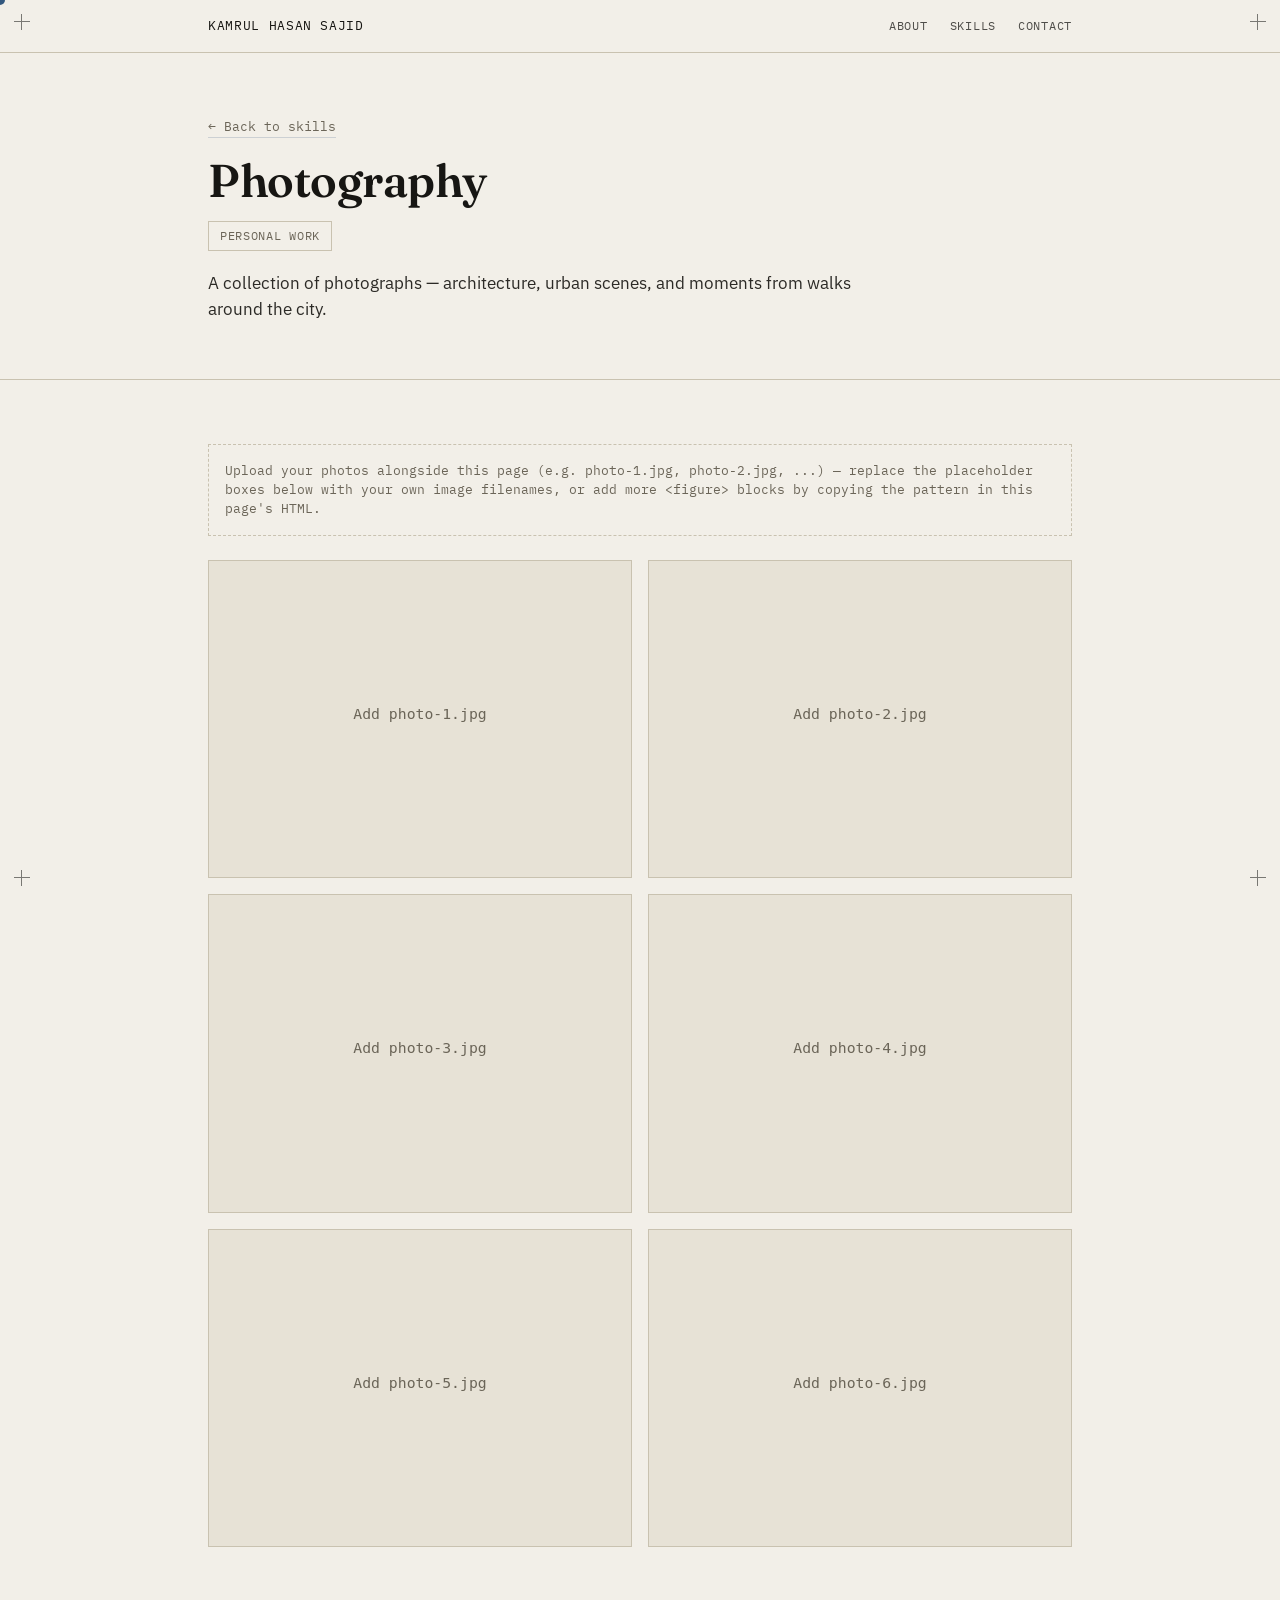
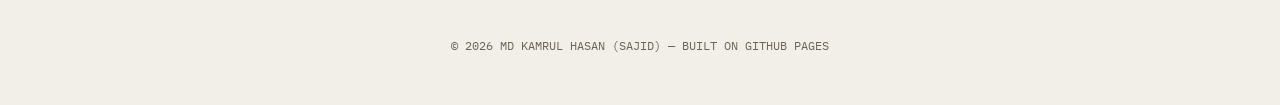
==== photography.html @ 12e4f4f6 "Add files via upload" ====
<!DOCTYPE html>
<html lang="en">
<head>
<meta charset="UTF-8">
<meta name="viewport" content="width=device-width, initial-scale=1.0">
<title>Photography — Md Kamrul Hasan (Sajid)</title>
<link rel="preconnect" href="https://fonts.googleapis.com">
<link rel="preconnect" href="https://fonts.gstatic.com" crossorigin>
<link href="https://fonts.googleapis.com/css2?family=Fraunces:opsz,wght@9..144,400;9..144,500;9..144,600;9..144,700&family=IBM+Plex+Sans:wght@400;500;600&family=IBM+Plex+Mono:wght@400;500&display=swap" rel="stylesheet">
<link rel="stylesheet" href="style.css">
</head>
<body>

<div id="cursor-dot"></div>
<div class="crosshair ch-tl"></div>
<div class="crosshair ch-tr"></div>
<div class="crosshair ch-bl"></div>
<div class="crosshair ch-br"></div>

<header>
  <div class="nav-inner">
    <div class="nav-mark">KAMRUL HASAN SAJID</div>
    <nav class="nav-links">
      <a href="index.html#about">About</a>
      <a href="index.html#skills">Skills</a>
      <a href="index.html#contact">Contact</a>
    </nav>
  </div>
</header>

<section class="detail-hero">
  <div class="wrap">
    <a class="back-link" href="index.html#skills">← Back to skills</a>
    <h1>Photography</h1>
    <div class="tags"><span>Personal Work</span></div>
    <p class="lead">A collection of photographs — architecture, urban scenes, and moments from walks around the city.</p>
  </div>
</section>

<section style="border-bottom:none;">
  <div class="wrap">
    <div class="placeholder-note">Upload your photos alongside this page (e.g. photo-1.jpg, photo-2.jpg, ...) — replace the placeholder boxes below with your own image filenames, or add more &lt;figure&gt; blocks by copying the pattern in this page's HTML.</div>
    <div class="gallery">
      <figure><img src="photo-1.jpg" alt="Photograph 1" onerror="this.src='data:image/svg+xml;charset=UTF-8,%3Csvg xmlns=%22http://www.w3.org/2000/svg%22 width=%22400%22 height=%22300%22%3E%3Crect width=%22400%22 height=%22300%22 fill=%22%23e7e2d6%22/%3E%3Ctext x=%2250%25%22 y=%2250%25%22 font-family=%22monospace%22 font-size=%2214%22 fill=%22%236b6558%22 text-anchor=%22middle%22%3EAdd photo-1.jpg%3C/text%3E%3C/svg%3E'"></figure>
      <figure><img src="photo-2.jpg" alt="Photograph 2" onerror="this.src='data:image/svg+xml;charset=UTF-8,%3Csvg xmlns=%22http://www.w3.org/2000/svg%22 width=%22400%22 height=%22300%22%3E%3Crect width=%22400%22 height=%22300%22 fill=%22%23e7e2d6%22/%3E%3Ctext x=%2250%25%22 y=%2250%25%22 font-family=%22monospace%22 font-size=%2214%22 fill=%22%236b6558%22 text-anchor=%22middle%22%3EAdd photo-2.jpg%3C/text%3E%3C/svg%3E'"></figure>
      <figure><img src="photo-3.jpg" alt="Photograph 3" onerror="this.src='data:image/svg+xml;charset=UTF-8,%3Csvg xmlns=%22http://www.w3.org/2000/svg%22 width=%22400%22 height=%22300%22%3E%3Crect width=%22400%22 height=%22300%22 fill=%22%23e7e2d6%22/%3E%3Ctext x=%2250%25%22 y=%2250%25%22 font-family=%22monospace%22 font-size=%2214%22 fill=%22%236b6558%22 text-anchor=%22middle%22%3EAdd photo-3.jpg%3C/text%3E%3C/svg%3E'"></figure>
      <figure><img src="photo-4.jpg" alt="Photograph 4" onerror="this.src='data:image/svg+xml;charset=UTF-8,%3Csvg xmlns=%22http://www.w3.org/2000/svg%22 width=%22400%22 height=%22300%22%3E%3Crect width=%22400%22 height=%22300%22 fill=%22%23e7e2d6%22/%3E%3Ctext x=%2250%25%22 y=%2250%25%22 font-family=%22monospace%22 font-size=%2214%22 fill=%22%236b6558%22 text-anchor=%22middle%22%3EAdd photo-4.jpg%3C/text%3E%3C/svg%3E'"></figure>
      <figure><img src="photo-5.jpg" alt="Photograph 5" onerror="this.src='data:image/svg+xml;charset=UTF-8,%3Csvg xmlns=%22http://www.w3.org/2000/svg%22 width=%22400%22 height=%22300%22%3E%3Crect width=%22400%22 height=%22300%22 fill=%22%23e7e2d6%22/%3E%3Ctext x=%2250%25%22 y=%2250%25%22 font-family=%22monospace%22 font-size=%2214%22 fill=%22%236b6558%22 text-anchor=%22middle%22%3EAdd photo-5.jpg%3C/text%3E%3C/svg%3E'"></figure>
      <figure><img src="photo-6.jpg" alt="Photograph 6" onerror="this.src='data:image/svg+xml;charset=UTF-8,%3Csvg xmlns=%22http://www.w3.org/2000/svg%22 width=%22400%22 height=%22300%22%3E%3Crect width=%22400%22 height=%22300%22 fill=%22%23e7e2d6%22/%3E%3Ctext x=%2250%25%22 y=%2250%25%22 font-family=%22monospace%22 font-size=%2214%22 fill=%22%236b6558%22 text-anchor=%22middle%22%3EAdd photo-6.jpg%3C/text%3E%3C/svg%3E'"></figure>
    </div>
  </div>
</section>

<footer>© 2026 MD KAMRUL HASAN (SAJID) — BUILT ON GITHUB PAGES</footer>

<script src="script.js"></script>
</body>
</html>
---- style.css ----
:root{
    --ink:#171613;
    --paper:#f2efe8;
    --paper-dim:#e7e2d6;
    --line:#c9c2b0;
    --blue:#33587e;
    --blue-dim:#33587e33;
    --sage:#5c7a68;
    --muted:#6b6558;
    --radius:2px;
  }
  *{box-sizing:border-box;}
  html{scroll-behavior:smooth;}
  body{
    margin:0;
    background:var(--paper);
    color:var(--ink);
    font-family:'IBM Plex Sans', sans-serif;
    font-size:16px;
    line-height:1.55;
    -webkit-font-smoothing:antialiased;
  }
  ::selection{background:var(--blue); color:var(--paper);}

  /* moving blue cursor dot, trails the mouse */
  #cursor-dot{
    position:fixed; top:0; left:0; width:10px; height:10px;
    border-radius:50%; background:var(--blue); pointer-events:none;
    z-index:999; transform:translate(-50%,-50%);
    transition:transform .08s ease-out, width .15s ease, height .15s ease, background .15s ease;
  }
  #cursor-dot.grow{width:22px; height:22px; background:rgba(51,88,126,0.35);}
  @media (max-width:900px), (hover:none){ #cursor-dot{display:none;} }

  a{color:var(--blue); text-decoration:none; border-bottom:1px solid var(--blue-dim);}
  a:hover{border-bottom-color:var(--blue);}

  .wrap{max-width:920px; margin:0 auto; padding:0 28px;}

  h1,h2,h3{font-family:'Fraunces', serif; font-weight:600; margin:0; letter-spacing:-0.01em;}

  .label{
    font-family:'IBM Plex Mono', monospace;
    font-size:11.5px;
    letter-spacing:0.14em;
    text-transform:uppercase;
    color:var(--muted);
  }

  /* register / crosshair marks — corner ticks referencing drafting sheets */
  .crosshair{position:fixed; width:16px; height:16px; z-index:50; pointer-events:none; opacity:.55;}
  .crosshair::before,.crosshair::after{content:"";position:absolute; background:var(--ink);}
  .crosshair::before{width:16px; height:1px; top:7px; left:0;}
  .crosshair::after{width:1px; height:16px; left:7px; top:0;}
  .ch-tl{top:14px; left:14px;} .ch-tr{top:14px; right:14px;} .ch-bl{bottom:14px; left:14px;} .ch-br{bottom:14px; right:14px;}
  @media (max-width:640px){ .crosshair{display:none;} }

  /* ---- Header / nav ---- */
  header{
    position:sticky; top:0; z-index:40;
    background:rgba(242,239,232,0.9);
    backdrop-filter:blur(6px);
    border-bottom:1px solid var(--line);
  }
  .nav-inner{
    max-width:920px; margin:0 auto; padding:16px 28px;
    display:flex; justify-content:space-between; align-items:center;
  }
  .nav-mark{font-family:'IBM Plex Mono', monospace; font-size:13px; letter-spacing:.05em;}
  .nav-links{display:flex; gap:22px; font-family:'IBM Plex Mono', monospace; font-size:12px; letter-spacing:.06em; text-transform:uppercase;}
  .nav-links a{border-bottom:none; color:var(--ink); opacity:.75;}
  .nav-links a:hover{opacity:1; color:var(--blue);}
  .nav-links a.active{opacity:1; color:var(--blue);}
  @media (max-width:640px){ .nav-links{gap:14px; font-size:10.5px;} }

  /* ---- Hero ---- */
  .hero{padding:88px 0 70px; border-bottom:1px solid var(--line); position:relative;}
  .sheet-tag{
    font-family:'IBM Plex Mono', monospace; font-size:12px; color:var(--muted);
    display:flex; align-items:center; gap:8px; margin-bottom:22px;
  }
  .dot{width:7px; height:7px; border-radius:50%; background:var(--blue); position:relative; flex-shrink:0;}
  .dot::after{
    content:""; position:absolute; inset:0; border-radius:50%; background:var(--blue);
    animation:pulse 1.8s infinite;
  }
  @keyframes pulse{
    0%{box-shadow:0 0 0 0 rgba(51,88,126,.55);}
    70%{box-shadow:0 0 0 9px rgba(51,88,126,0);}
    100%{box-shadow:0 0 0 0 rgba(51,88,126,0);}
  }
  .hero h1{font-size:clamp(38px,6vw,64px); line-height:1.04;}
  .hero .role{
    font-family:'IBM Plex Mono', monospace; font-size:14px; color:var(--blue);
    margin-top:14px; letter-spacing:.04em;
  }
  .hero-grid{display:grid; grid-template-columns:220px 1fr; gap:40px; margin-top:30px; align-items:start;}
  @media (max-width:700px){ .hero-grid{grid-template-columns:1fr;} }
  .hero-photo{
    width:100%; aspect-ratio:3/4; object-fit:cover;
    border:1px solid var(--line); background:var(--paper-dim);
    border-radius:var(--radius);
  }
  .hero p.bio{max-width:640px; font-size:16.5px; color:#2c2a26;}
  .hero p.bio + p.bio{margin-top:14px;}

  /* ---- Section shell ---- */
  section{padding:64px 0; border-bottom:1px solid var(--line);}
  .sec-head{display:flex; align-items:baseline; gap:14px; margin-bottom:34px;}
  .sec-num{font-family:'IBM Plex Mono', monospace; font-size:12px; color:var(--muted);}
  .sec-head h2{font-size:26px;}
  .sec-rule{flex:1; height:1px; background:var(--line);}

  /* ---- Experience ---- */
  .entry{display:grid; grid-template-columns:150px 1fr; gap:24px; padding:22px 0; border-top:1px solid var(--line);}
  .entry:first-of-type{border-top:none;}
  .entry .when{font-family:'IBM Plex Mono', monospace; font-size:12px; color:var(--muted); padding-top:3px;}
  .entry h3{font-size:19px;}
  .entry .org{font-size:14.5px; color:var(--blue); margin-top:3px;}
  .entry ul{margin:12px 0 0; padding-left:18px; font-size:15px; color:#3a372f;}
  .entry li{margin-bottom:5px;}
  @media (max-width:640px){ .entry{grid-template-columns:1fr; gap:6px;} }

  /* coursework chips */
  .course-toggle{
    margin-top:16px; font-family:'IBM Plex Mono', monospace; font-size:12px;
    background:none; border:1px solid var(--line); color:var(--muted);
    padding:6px 12px; border-radius:var(--radius); cursor:pointer;
  }
  .course-toggle:hover{border-color:var(--blue); color:var(--blue);}
  .courses{display:none; margin-top:14px; font-size:13.5px; color:#4a4638; line-height:1.9;}
  .courses.open{display:block;}
  .courses div{border-bottom:1px dashed var(--line); padding:4px 0;}

  /* ---- Skills ---- */
  .skill-baskets{display:grid; grid-template-columns:1fr 1fr 1fr; gap:18px;}
  @media (max-width:760px){ .skill-baskets{grid-template-columns:1fr 1fr;} }
  @media (max-width:480px){ .skill-baskets{grid-template-columns:1fr;} }
  .basket{
    border:1px solid var(--line); background:#faf8f3; padding:20px 22px;
  }
  .basket h4{
    font-family:'IBM Plex Mono', monospace; font-size:12.5px; letter-spacing:.06em;
    text-transform:uppercase; color:var(--blue); margin-bottom:10px;
  }
  .basket ul{margin:0; padding:0; list-style:none;}
  .basket li{
    font-size:14.5px; color:#3a372f; padding:7px 0; border-top:1px dashed var(--line);
  }
  .basket li:first-child{border-top:none;}

  /* ---- Projects — title block cards ---- */
  .projects{display:grid; grid-template-columns:1fr 1fr; gap:20px;}
  @media (max-width:700px){ .projects{grid-template-columns:1fr;} }
  .sheet{
    border:1px solid var(--line); background:#faf8f3;
    display:flex; flex-direction:column;
    transition:border-color .15s ease, transform .15s ease;
  }
  .sheet:hover{border-color:var(--blue); transform:translateY(-2px);}
  .sheet-body{padding:22px 22px 18px;}
  .sheet-body h3{font-size:19px; margin-bottom:8px;}
  .sheet-body p{font-size:14.5px; color:#4a4638; margin:0;}
  .titleblock{
    border-top:1px solid var(--line);
    display:grid; grid-template-columns:1fr 1fr 1fr;
    font-family:'IBM Plex Mono', monospace; font-size:10.5px; color:var(--muted);
  }
  .titleblock div{padding:9px 12px; border-left:1px solid var(--line);}
  .titleblock div:first-child{border-left:none;}
  .titleblock span{display:block; color:var(--ink); font-size:12px; margin-top:2px;}
  .sheet a.view{
    display:block; text-align:center; padding:11px; font-family:'IBM Plex Mono', monospace;
    font-size:12px; letter-spacing:.06em; text-transform:uppercase; color:var(--blue);
    border-top:1px solid var(--line); border-bottom:none;
  }
  .sheet a.view:hover{background:var(--paper-dim);}

  /* ---- Contact ---- */
  #contact{border-bottom:none;}
  .contact-grid{display:flex; flex-wrap:wrap; gap:36px;}
  .contact-item .label{margin-bottom:6px;}
  .contact-item div.val{font-size:16px;}
  footer{
    padding:26px 0 50px; font-family:'IBM Plex Mono', monospace; font-size:11.5px;
    color:var(--muted); text-align:center;
  }

  /* ---- Simple page header for inner pages ---- */
  .page-hero{padding:64px 0 40px; border-bottom:1px solid var(--line);}
  .page-hero .sec-num{display:block; margin-bottom:10px;}
  .page-hero h1{font-size:clamp(30px,4.5vw,44px); line-height:1.1;}
  .page-hero p{max-width:600px; margin-top:14px; font-size:15.5px; color:var(--muted);}

  /* ---- Detail pages (projects, photography) ---- */
  .back-link{display:inline-flex; align-items:center; gap:6px; font-family:'IBM Plex Mono', monospace; font-size:12.5px; color:var(--muted); margin-bottom:18px;}
  .back-link:hover{color:var(--blue);}
  .detail-hero{padding:60px 0 40px; border-bottom:1px solid var(--line);}
  .detail-hero h1{font-size:clamp(30px,4.5vw,46px); line-height:1.08;}
  .detail-hero .tags{margin-top:16px; display:flex; gap:10px; flex-wrap:wrap;}
  .detail-hero .tags span{font-family:'IBM Plex Mono', monospace; font-size:11.5px; text-transform:uppercase; letter-spacing:.06em; border:1px solid var(--line); padding:5px 11px; color:var(--muted);}
  .detail-hero p.lead{max-width:680px; margin-top:20px; font-size:16.5px; color:#2c2a26;}
  .ext-link{margin-top:22px; display:inline-block; font-family:'IBM Plex Mono', monospace; font-size:12.5px; text-transform:uppercase; letter-spacing:.06em;}

  .gallery{display:grid; grid-template-columns:1fr 1fr; gap:16px;}
  @media (max-width:640px){ .gallery{grid-template-columns:1fr;} }
  .gallery figure{margin:0; border:1px solid var(--line); background:var(--paper-dim);}
  .gallery img{width:100%; display:block; aspect-ratio:4/3; object-fit:cover;}
  .gallery figcaption{font-family:'IBM Plex Mono', monospace; font-size:11.5px; color:var(--muted); padding:8px 10px; border-top:1px solid var(--line);}
  .placeholder-note{font-family:'IBM Plex Mono', monospace; font-size:12.5px; color:var(--muted); border:1px dashed var(--line); padding:16px; margin-bottom:24px;}
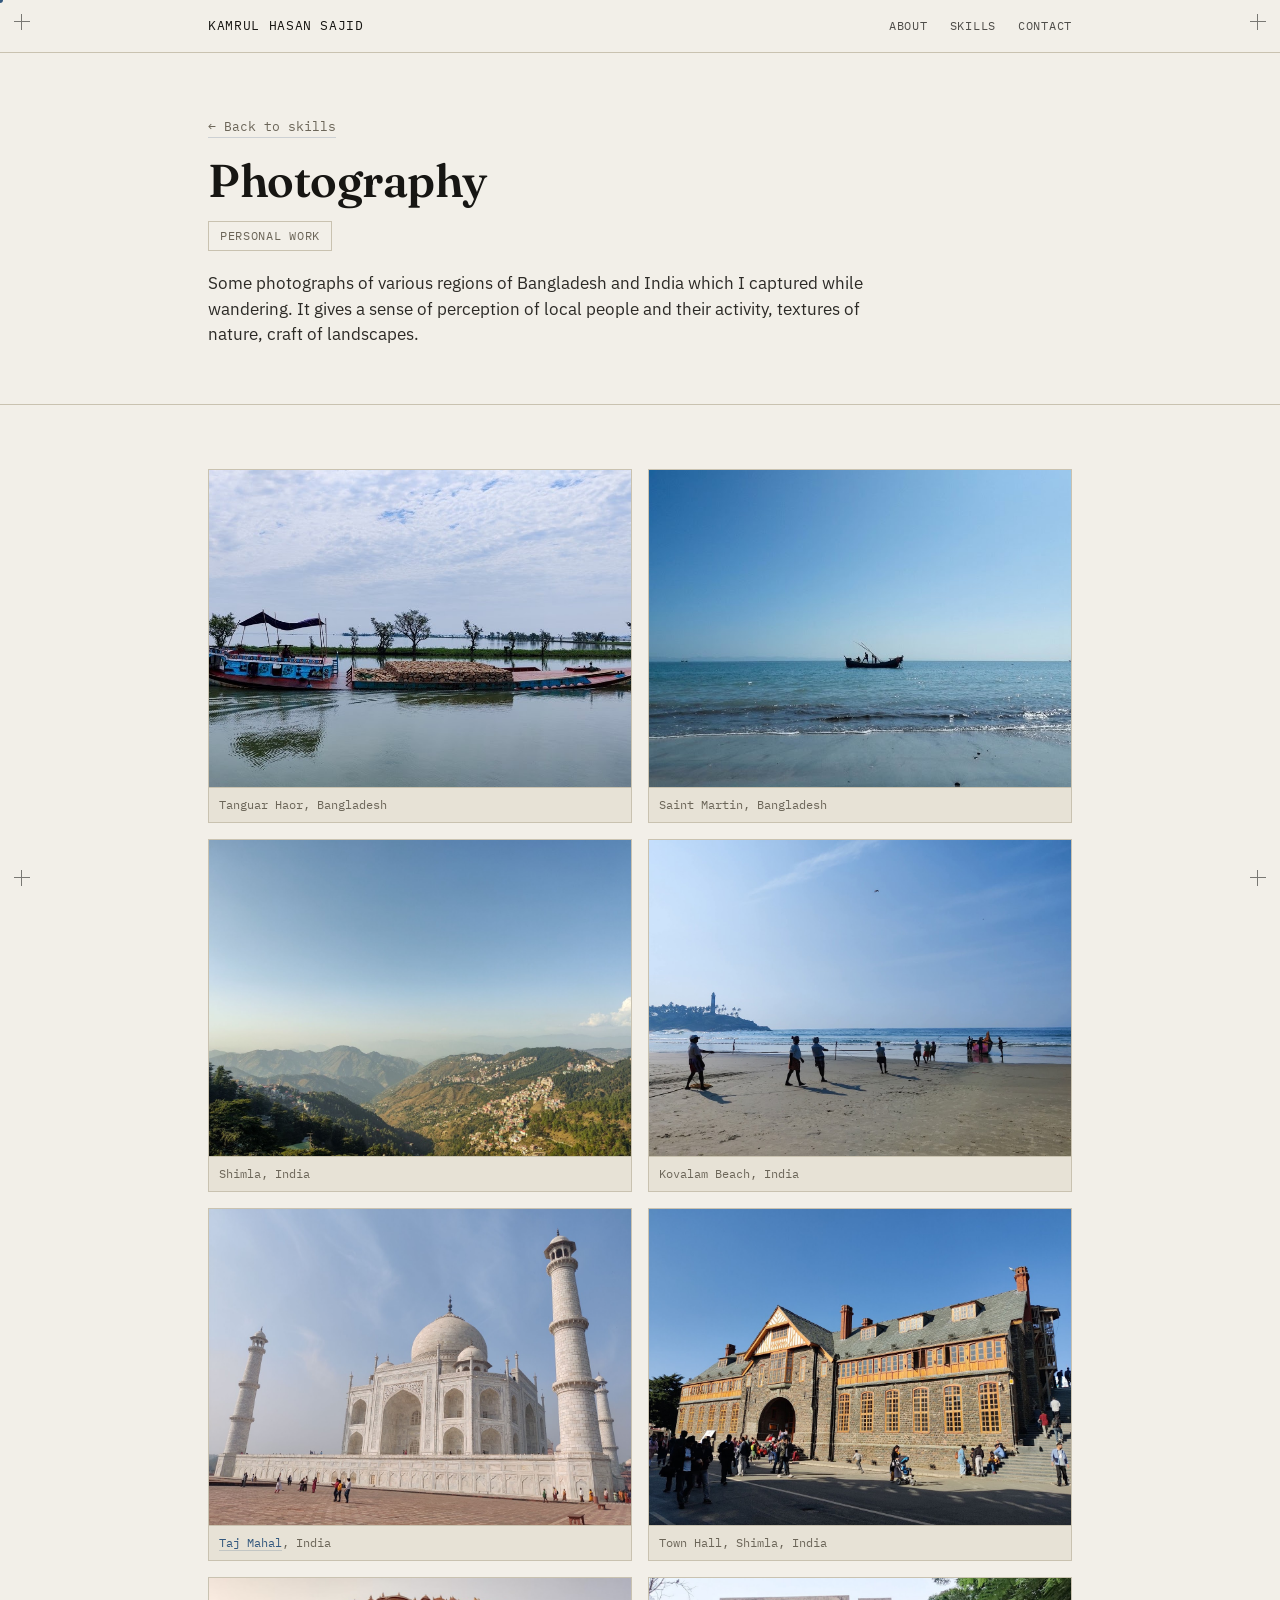
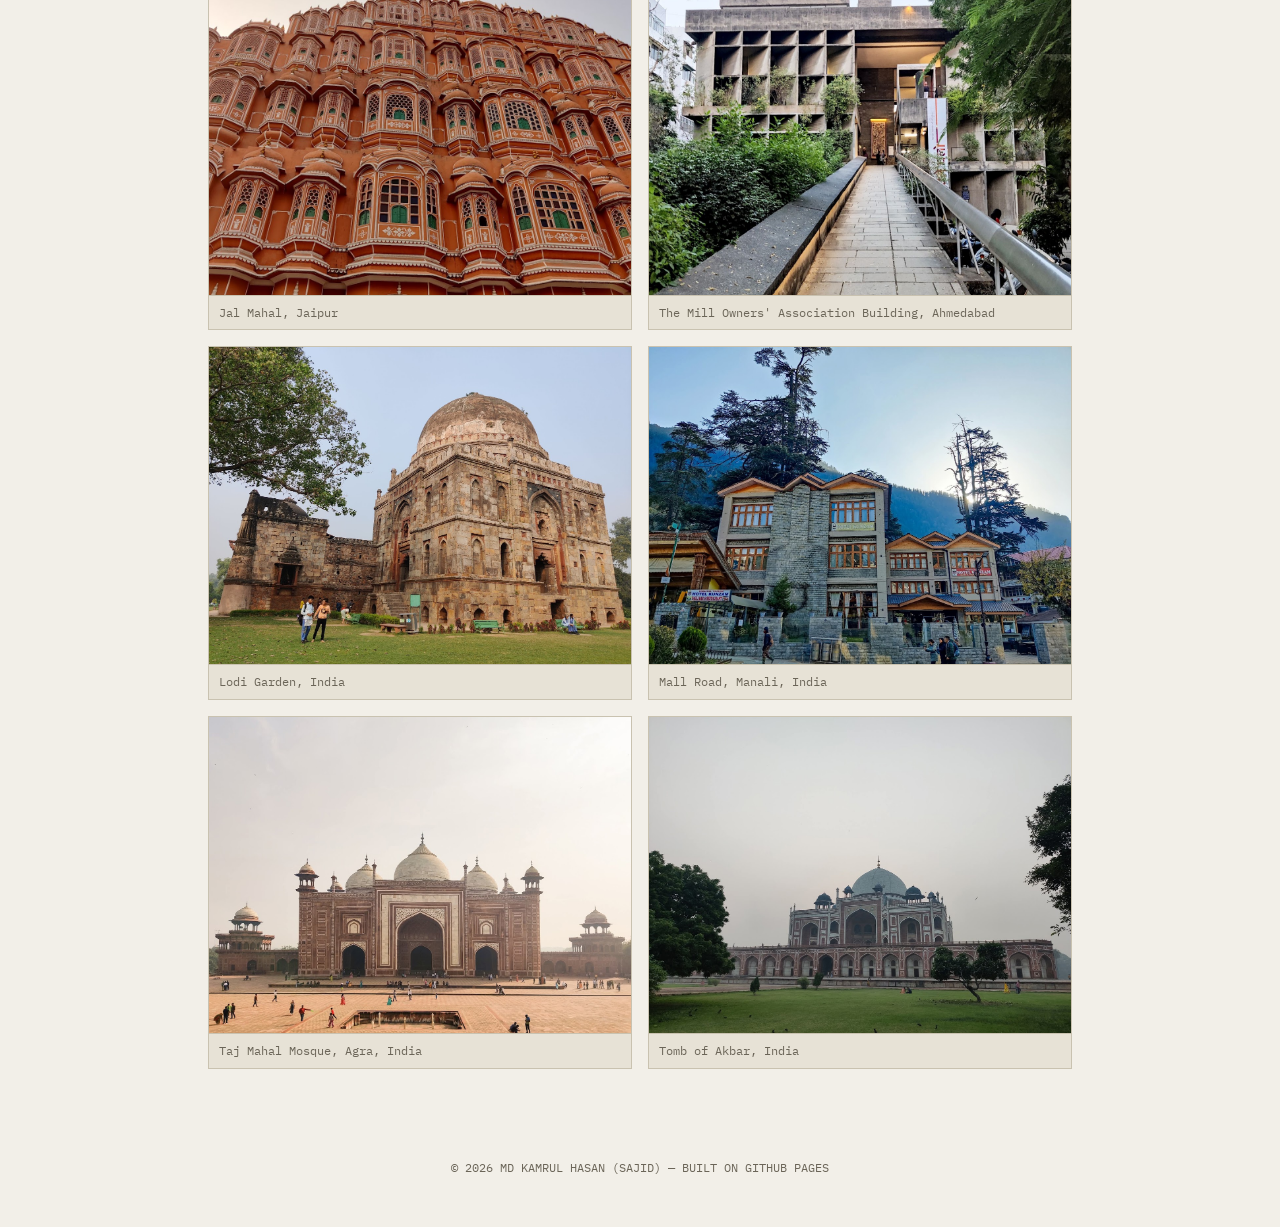
==== commit 9f3ab333: "Add files via upload" ====
--- a/photography.html
+++ b/photography.html
@@ -33,20 +33,25 @@
     <a class="back-link" href="index.html#skills">← Back to skills</a>
     <h1>Photography</h1>
     <div class="tags"><span>Personal Work</span></div>
-    <p class="lead">A collection of photographs — architecture, urban scenes, and moments from walks around the city.</p>
+    <p class="lead">Some photographs of various regions of Bangladesh and India which I captured while wandering. It gives a sense of perception of local people and their activity, textures of nature, craft of landscapes.</p>
   </div>
 </section>
 
 <section style="border-bottom:none;">
   <div class="wrap">
-    <div class="placeholder-note">Upload your photos alongside this page (e.g. photo-1.jpg, photo-2.jpg, ...) — replace the placeholder boxes below with your own image filenames, or add more &lt;figure&gt; blocks by copying the pattern in this page's HTML.</div>
     <div class="gallery">
-      <figure><img src="photo-1.jpg" alt="Photograph 1" onerror="this.src='data:image/svg+xml;charset=UTF-8,%3Csvg xmlns=%22http://www.w3.org/2000/svg%22 width=%22400%22 height=%22300%22%3E%3Crect width=%22400%22 height=%22300%22 fill=%22%23e7e2d6%22/%3E%3Ctext x=%2250%25%22 y=%2250%25%22 font-family=%22monospace%22 font-size=%2214%22 fill=%22%236b6558%22 text-anchor=%22middle%22%3EAdd photo-1.jpg%3C/text%3E%3C/svg%3E'"></figure>
-      <figure><img src="photo-2.jpg" alt="Photograph 2" onerror="this.src='data:image/svg+xml;charset=UTF-8,%3Csvg xmlns=%22http://www.w3.org/2000/svg%22 width=%22400%22 height=%22300%22%3E%3Crect width=%22400%22 height=%22300%22 fill=%22%23e7e2d6%22/%3E%3Ctext x=%2250%25%22 y=%2250%25%22 font-family=%22monospace%22 font-size=%2214%22 fill=%22%236b6558%22 text-anchor=%22middle%22%3EAdd photo-2.jpg%3C/text%3E%3C/svg%3E'"></figure>
-      <figure><img src="photo-3.jpg" alt="Photograph 3" onerror="this.src='data:image/svg+xml;charset=UTF-8,%3Csvg xmlns=%22http://www.w3.org/2000/svg%22 width=%22400%22 height=%22300%22%3E%3Crect width=%22400%22 height=%22300%22 fill=%22%23e7e2d6%22/%3E%3Ctext x=%2250%25%22 y=%2250%25%22 font-family=%22monospace%22 font-size=%2214%22 fill=%22%236b6558%22 text-anchor=%22middle%22%3EAdd photo-3.jpg%3C/text%3E%3C/svg%3E'"></figure>
-      <figure><img src="photo-4.jpg" alt="Photograph 4" onerror="this.src='data:image/svg+xml;charset=UTF-8,%3Csvg xmlns=%22http://www.w3.org/2000/svg%22 width=%22400%22 height=%22300%22%3E%3Crect width=%22400%22 height=%22300%22 fill=%22%23e7e2d6%22/%3E%3Ctext x=%2250%25%22 y=%2250%25%22 font-family=%22monospace%22 font-size=%2214%22 fill=%22%236b6558%22 text-anchor=%22middle%22%3EAdd photo-4.jpg%3C/text%3E%3C/svg%3E'"></figure>
-      <figure><img src="photo-5.jpg" alt="Photograph 5" onerror="this.src='data:image/svg+xml;charset=UTF-8,%3Csvg xmlns=%22http://www.w3.org/2000/svg%22 width=%22400%22 height=%22300%22%3E%3Crect width=%22400%22 height=%22300%22 fill=%22%23e7e2d6%22/%3E%3Ctext x=%2250%25%22 y=%2250%25%22 font-family=%22monospace%22 font-size=%2214%22 fill=%22%236b6558%22 text-anchor=%22middle%22%3EAdd photo-5.jpg%3C/text%3E%3C/svg%3E'"></figure>
-      <figure><img src="photo-6.jpg" alt="Photograph 6" onerror="this.src='data:image/svg+xml;charset=UTF-8,%3Csvg xmlns=%22http://www.w3.org/2000/svg%22 width=%22400%22 height=%22300%22%3E%3Crect width=%22400%22 height=%22300%22 fill=%22%23e7e2d6%22/%3E%3Ctext x=%2250%25%22 y=%2250%25%22 font-family=%22monospace%22 font-size=%2214%22 fill=%22%236b6558%22 text-anchor=%22middle%22%3EAdd photo-6.jpg%3C/text%3E%3C/svg%3E'"></figure>
+      <figure><img src="photo-1.jpg" alt="Tanguar Haor, Bangladesh"><figcaption>Tanguar Haor, Bangladesh</figcaption></figure>
+      <figure><img src="photo-2.jpg" alt="Saint Martin, Bangladesh"><figcaption>Saint Martin, Bangladesh</figcaption></figure>
+      <figure><img src="photo-3.jpg" alt="Shimla, India"><figcaption>Shimla, India</figcaption></figure>
+      <figure><img src="photo-4.jpg" alt="Kovalam Beach, India"><figcaption>Kovalam Beach, India</figcaption></figure>
+      <figure><img src="photo-5.jpg" alt="Taj Mahal, India"><figcaption><a href="https://commons.wikimedia.org/wiki/File:Taj_Mahal_Mosque.jpg" target="_blank" rel="noopener">Taj Mahal</a>, India</figcaption></figure>
+      <figure><img src="photo-6.jpg" alt="Town Hall, Shimla, India"><figcaption>Town Hall, Shimla, India</figcaption></figure>
+      <figure><img src="photo-7.jpg" alt="Jal Mahal, Jaipur"><figcaption>Jal Mahal, Jaipur</figcaption></figure>
+      <figure><img src="photo-8.jpg" alt="The Mill Owners' Association Building, Ahmedabad"><figcaption>The Mill Owners' Association Building, Ahmedabad</figcaption></figure>
+      <figure><img src="photo-9.jpg" alt="Lodi Garden, India"><figcaption>Lodi Garden, India</figcaption></figure>
+      <figure><img src="photo-10.jpg" alt="Mall Road, Manali, India"><figcaption>Mall Road, Manali, India</figcaption></figure>
+      <figure><img src="photo-11.jpg" alt="Taj Mahal Mosque, Agra, India"><figcaption>Taj Mahal Mosque, Agra, India</figcaption></figure>
+      <figure><img src="photo-12.jpg" alt="Tomb of Akbar, India"><figcaption>Tomb of Akbar, India</figcaption></figure>
     </div>
   </div>
 </section>
--- a/style.css
+++ b/style.css
@@ -24,12 +24,12 @@
 
   /* moving blue cursor dot, trails the mouse */
   #cursor-dot{
-    position:fixed; top:0; left:0; width:10px; height:10px;
+    position:fixed; top:0; left:0; width:6px; height:6px;
     border-radius:50%; background:var(--blue); pointer-events:none;
     z-index:999; transform:translate(-50%,-50%);
     transition:transform .08s ease-out, width .15s ease, height .15s ease, background .15s ease;
   }
-  #cursor-dot.grow{width:22px; height:22px; background:rgba(51,88,126,0.35);}
+  #cursor-dot.grow{width:16px; height:16px; background:rgba(51,88,126,0.35);}
   @media (max-width:900px), (hover:none){ #cursor-dot{display:none;} }
 
   a{color:var(--blue); text-decoration:none; border-bottom:1px solid var(--blue-dim);}
@@ -89,12 +89,13 @@
     70%{box-shadow:0 0 0 9px rgba(51,88,126,0);}
     100%{box-shadow:0 0 0 0 rgba(51,88,126,0);}
   }
-  .hero h1{font-size:clamp(38px,6vw,64px); line-height:1.04;}
+  .hero h1{font-size:clamp(28px,4.6vw,52px); line-height:1.1; white-space:nowrap;}
+  @media (max-width:520px){ .hero h1{white-space:normal;} }
   .hero .role{
     font-family:'IBM Plex Mono', monospace; font-size:14px; color:var(--blue);
     margin-top:14px; letter-spacing:.04em;
   }
-  .hero-grid{display:grid; grid-template-columns:220px 1fr; gap:40px; margin-top:30px; align-items:start;}
+  .hero-grid{display:grid; grid-template-columns:300px 1fr; gap:40px; margin-top:30px; align-items:start;}
   @media (max-width:700px){ .hero-grid{grid-template-columns:1fr;} }
   .hero-photo{
     width:100%; aspect-ratio:3/4; object-fit:cover;
@@ -163,7 +164,7 @@
   .sheet-body p{font-size:14.5px; color:#4a4638; margin:0;}
   .titleblock{
     border-top:1px solid var(--line);
-    display:grid; grid-template-columns:1fr 1fr 1fr;
+    display:grid; grid-template-columns:1fr 1fr;
     font-family:'IBM Plex Mono', monospace; font-size:10.5px; color:var(--muted);
   }
   .titleblock div{padding:9px 12px; border-left:1px solid var(--line);}
@@ -177,7 +178,13 @@
   .sheet a.view:hover{background:var(--paper-dim);}
 
   /* ---- Contact ---- */
-  #contact{border-bottom:none;}
+  #contact{border-bottom:none; background:var(--ink); color:var(--paper);}
+  #contact .wrap{max-width:680px;}
+  #contact h2{color:var(--paper);}
+  #contact .sec-rule{background:#3a372f;}
+  #contact .contact-item .label{color:#a39d8c;}
+  #contact .contact-item .val{color:var(--paper);}
+  #contact .contact-item .val a{color:var(--paper); border-bottom:1px solid rgba(242,239,232,0.4);}
   .contact-grid{display:flex; flex-wrap:wrap; gap:36px;}
   .contact-item .label{margin-bottom:6px;}
   .contact-item div.val{font-size:16px;}
@@ -208,3 +215,19 @@
   .gallery img{width:100%; display:block; aspect-ratio:4/3; object-fit:cover;}
   .gallery figcaption{font-family:'IBM Plex Mono', monospace; font-size:11.5px; color:var(--muted); padding:8px 10px; border-top:1px solid var(--line);}
   .placeholder-note{font-family:'IBM Plex Mono', monospace; font-size:12.5px; color:var(--muted); border:1px dashed var(--line); padding:16px; margin-bottom:24px;}
+
+  /* ---- Contact band ---- */
+  .contact-band{background:var(--ink); color:var(--paper);}
+  .contact-band .sec-num,
+  .contact-band .sec-rule{background:transparent; border-color:#3a382f;}
+  .contact-band .sec-rule{background:#3a382f;}
+  .contact-band h2{color:var(--paper);}
+  .contact-band .label{color:#a39d8c;}
+  .contact-band .val{color:var(--paper);}
+  .contact-band .val a{color:#8fb3d9; border-bottom-color:rgba(143,179,217,.35);}
+  .wrap-narrow{max-width:680px;}
+
+  /* ---- Project card icon ---- */
+  .sheet-icon{width:26px; height:26px; margin-bottom:12px; color:var(--blue);}
+  .sheet-icon svg{width:100%; height:100%; stroke:currentColor; fill:none; stroke-width:1.6;}
+
